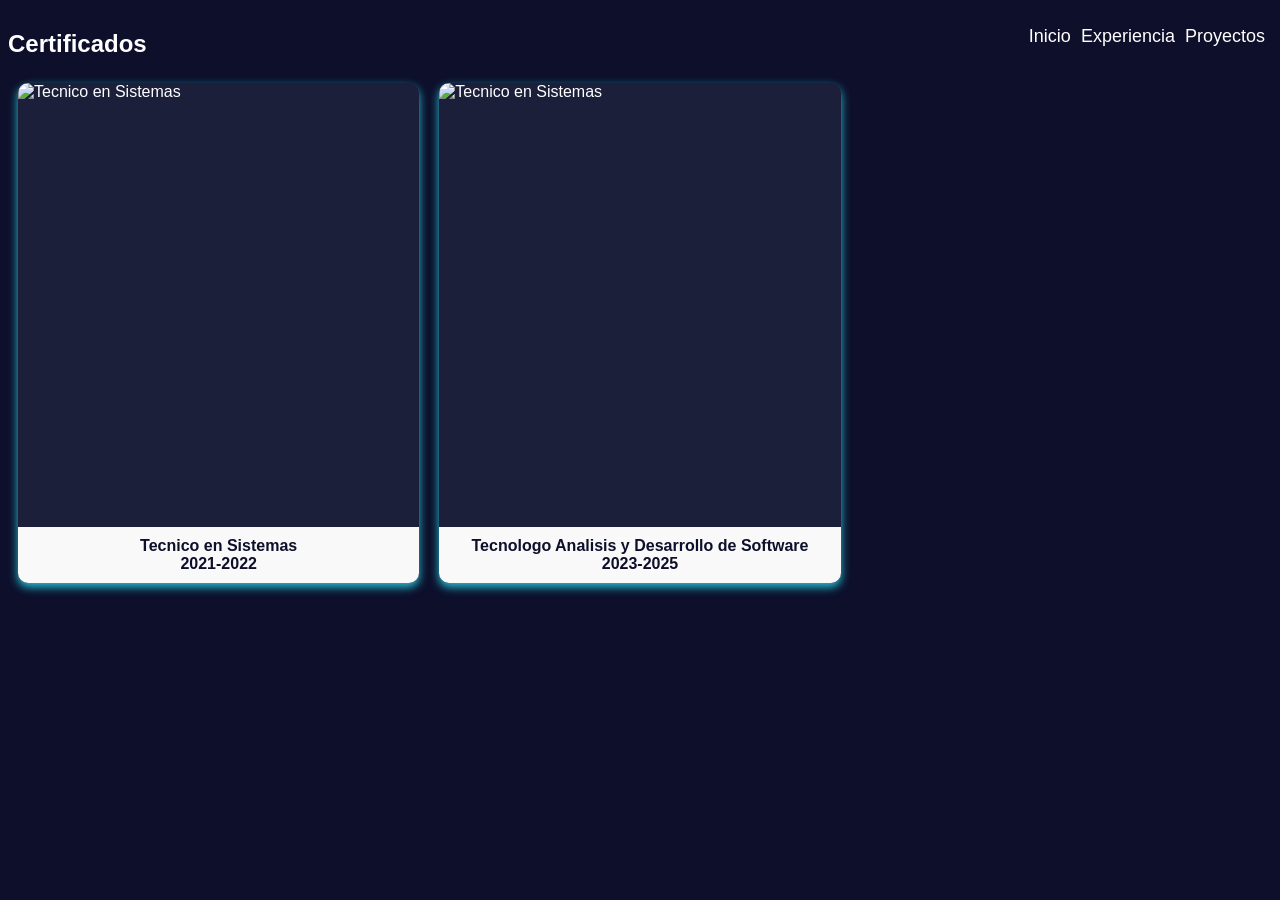
==== src/pages/certificates.html @ 719f8bc1 "Correpcion de directorios para la vizualizacion de las pages." ====
<!DOCTYPE html>
<html lang="es">
<head>
    <meta charset="UTF-8">
    <meta name="viewport" content="width=device-width, initial-scale=1.0">
    <link rel="stylesheet" href="../styles/global-content.css">
    <title>Certificados</title>
</head>
<body>
    <div class="container-certificates">
        <header>
            <h2>Certificados</h2>
            <div class="navbar">
                <nav>
                    <ul>
                        <li>
                            <a href="/index.html">Inicio</a>
                        </li>
                        <li>
                            <a href="Experience.html">Experiencia</a>
                        </li>
                        <li>
                            <a href="Projects.html">Proyectos</a>
                        </li>
                    </ul>
                </nav>
            </div>
        </header>
        <main>
            <div class="content-certificates">
                <div class="item-certificate">
                    <div class="container-img">
                        <img src="../../public/images/Diploma-Tecnico-sistemas.jpg" alt="Tecnico en Sistemas">
                    </div>

                    <h2 class="title-item-certificate">Tecnico en Sistemas <br>2021-2022</h2>
                </div>
                <div class="item-certificate">
                    <div class="container-img">
                        <img src="../../public/images/Tecnologo.jpg" alt="Tecnico en Sistemas">
                    </div>
                    <h2 class="title-item-certificate">Tecnologo Analisis y Desarrollo de Software <br>2023-2025</h2>
                </div>    
            </div>
        </main>
    </div>    
</body>
</html>
---- src/styles/global-content.css ----
body {
    background: #0D0F2B;
    font-family: 'Segoe UI', Tahoma, Geneva, Verdana, sans-serif;
}

main {
    display: flex;
    justify-content: center;
    align-items: center;
}

.content-certificates {
    display: grid;
    grid-template-columns: repeat(auto-fill, minmax(400px, 1fr));
    width: 100%;
    align-items: center;
    margin: 65px 0;
    grid-gap: 20px;
    padding: 10px;
    box-sizing: border-box;
}

header {
    position: fixed;
    display: flex;
    align-items: center;
    justify-content: space-between;
    height: 70px;
    width: 100%;
    background: #0D0F2B;
    z-index: 1000;
    top: 0;
}

.navbar, header h2 {
    position: fixed;
    top: 10px; 
}

.navbar {
    right: 0;
}

.navbar nav ul {
    display: flex;
    gap: 10px;
    text-decoration: none;
    list-style: none;
    padding: 0 15px;
}

.navbar nav ul li a {
    text-decoration: none;
    font-size: 18px;
}

.item-certificate {
    display: flex;
    flex-direction: column;
    justify-content: space-between;
    min-width: 400px;
    min-height: 240px;
    max-height: 500px;
    background: #1B1F3A;
    overflow: hidden;
    box-shadow: #26c6da 0px 4px 10px;
    border-radius: 10px;
}

.container-img {
    width: 100%;
    height: 460px;
    overflow: hidden;
}

.container-img img {
    width: 100%;
    object-fit: contain;
    display: block;
}

.title-item-certificate {
    position: relative;
    background-color: #f9f9f9;
    text-align: center;
    font-size: 1rem;
    padding: 10px;
    margin: 0;
    color: #0D0F2B;
}

.item-experience {
    display: flex;
    flex-direction: column;
    min-width: 400px;
    min-height: 240px;
    max-height: 500px;
    background: #1B1F3A;
    overflow: hidden;
    box-shadow: #26c6da 0px 4px 10px;
    border-radius: 10px;
}

.group-item, .content-text {
    display: flex;
    align-items: center;
}

.group-item h4 {
    margin-left: 30px;
    font-size: 1.2rem;
}

.group-item, h4, p {
    margin: 2px 0;
}

.bi-dot {
    font-size: 35px;
    color: #26C6DA;
}

.item-experience span {
    padding: 0 0 10px 40px;
}

.bi-building {
    padding: 0 10px;
    margin: 0;
}

h2, a, img, h4, .bi-building, p, span{
    color: #ffffff;
}
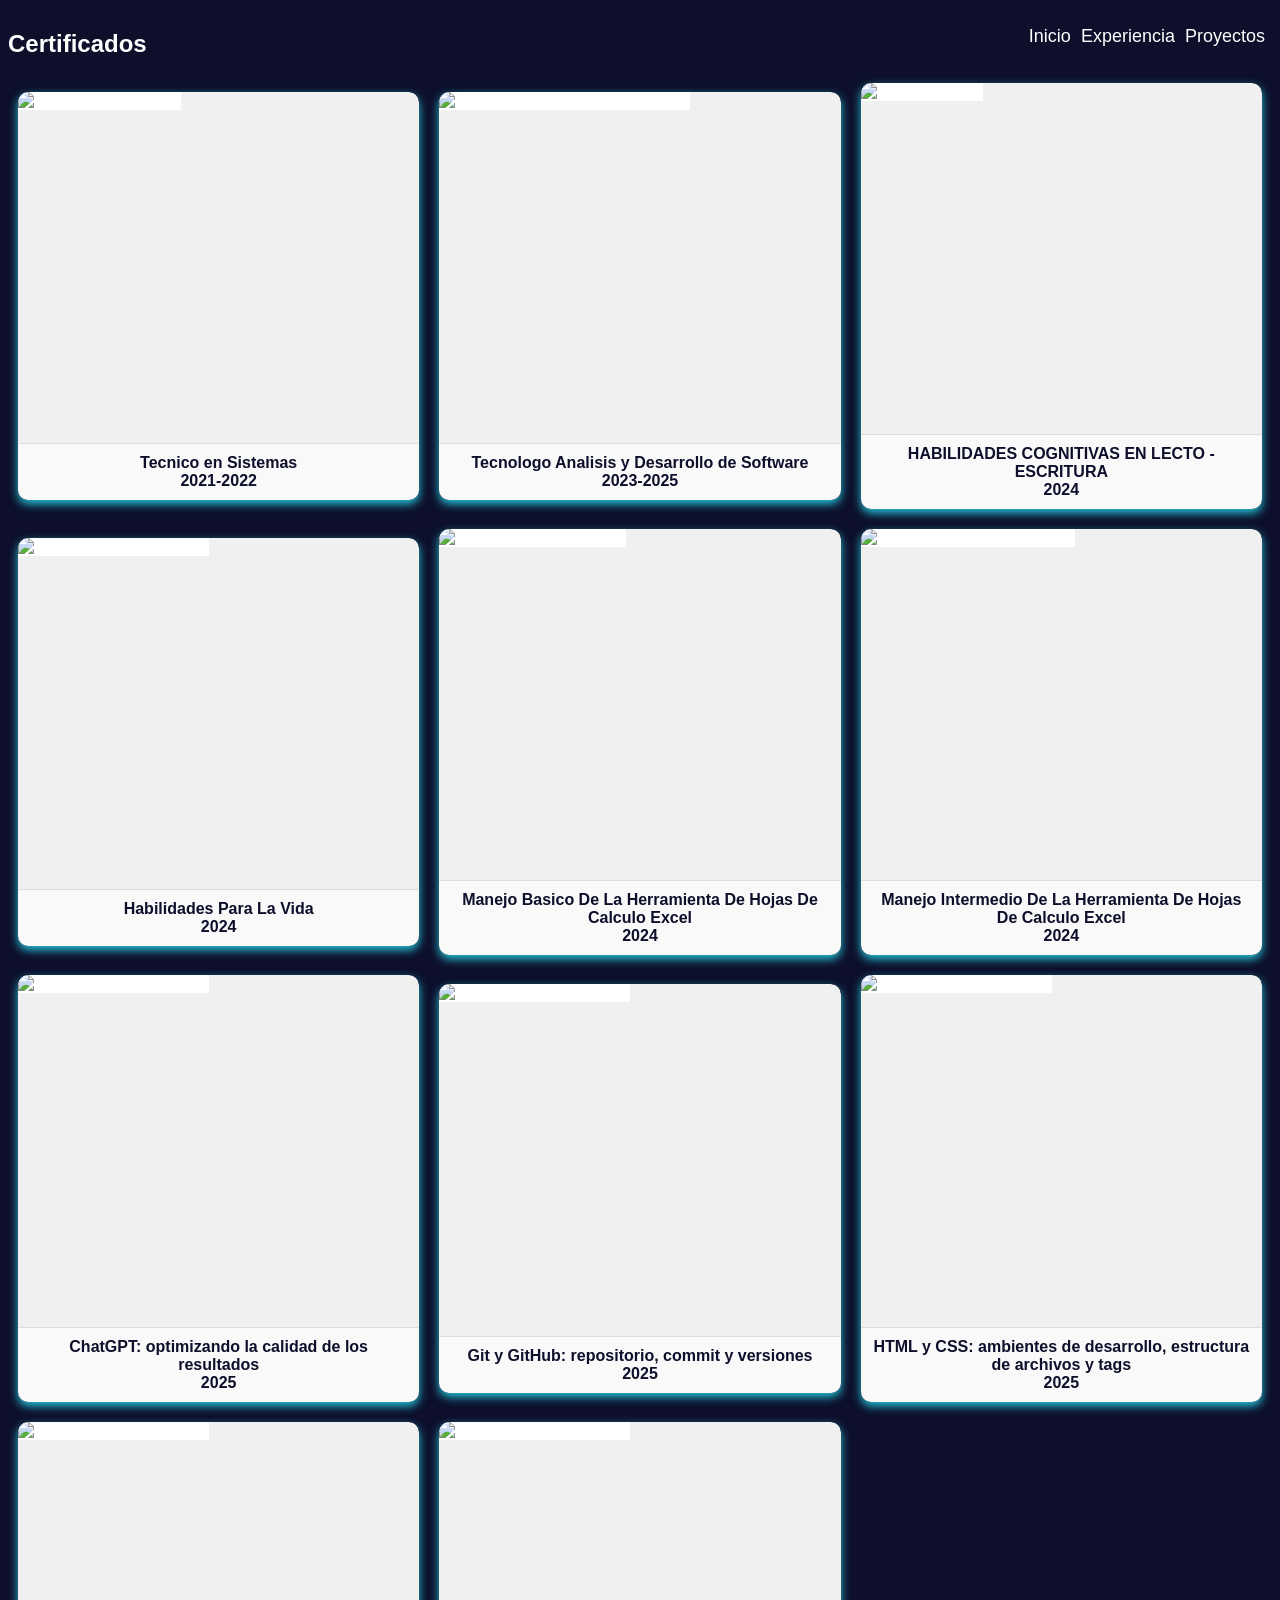
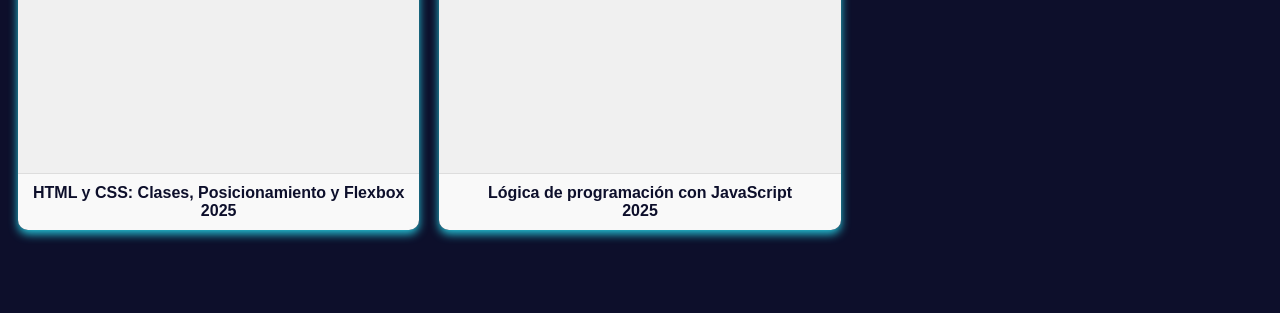
==== commit 0cd7699d: "Actualizacion de certificados y css de los contenedores de imagenes." ====
--- a/src/pages/certificates.html
+++ b/src/pages/certificates.html
@@ -14,13 +14,13 @@
                 <nav>
                     <ul>
                         <li>
-                            <a href="/index.html">Inicio</a>
+                            <a href="/Curriculum">Inicio</a>
                         </li>
                         <li>
-                            <a href="Experience.html">Experiencia</a>
+                            <a href="./experience.html">Experiencia</a>
                         </li>
                         <li>
-                            <a href="Projects.html">Proyectos</a>
+                            <a href="./projects.html">Proyectos</a>
                         </li>
                     </ul>
                 </nav>
@@ -30,17 +30,94 @@
             <div class="content-certificates">
                 <div class="item-certificate">
                     <div class="container-img">
-                        <img src="../../public/images/Diploma-Tecnico-sistemas.jpg" alt="Tecnico en Sistemas">
+                        <a href="https://drive.google.com/file/d/15Xe4xgQQctjv5drWeVy6cqnjELvV0do0/view?usp=drive_link" target="_blank">
+                            <img src="../../public/images/Diploma-Tecnico-sistemas.jpg" alt="Tecnico en Sistemas">
+                        </a>
                     </div>
 
                     <h2 class="title-item-certificate">Tecnico en Sistemas <br>2021-2022</h2>
                 </div>
                 <div class="item-certificate">
                     <div class="container-img">
-                        <img src="../../public/images/Tecnologo.jpg" alt="Tecnico en Sistemas">
+                        <a href="https://drive.google.com/file/d/1Iw32QhrYGn1SQlqpWrQaU8dSvB1-2e3H/view?usp=drive_link" target="_blank">
+                            <img src="../../public/images/Tecnologo.jpg" alt="Analisis y Desarrollo de Software">
+                        </a>
                     </div>
                     <h2 class="title-item-certificate">Tecnologo Analisis y Desarrollo de Software <br>2023-2025</h2>
-                </div>    
+                </div>
+                <div class="item-certificate">
+                    <div class="container-img">
+                        <a href="https://drive.google.com/file/d/10jk39_SxWijnB6gUq0SBuFn46wUms7Bo/view?usp=drive_link" target="_blank">
+                            <img src="../../public/images/Curso-lecto-escritura.jpg" alt="Lecto Escritura">
+                        </a>
+                    </div>
+                    <h2 class="title-item-certificate">HABILIDADES COGNITIVAS EN LECTO - ESCRITURA <br>2024</h2>
+                </div>   
+                <div class="item-certificate">
+                    <div class="container-img">
+                        <a href="https://drive.google.com/file/d/1UNWy7VmObnGp8LlScEz1iP0TD2PA8NmZ/view?usp=drive_link" target="_blank">
+                            <img src="../../public/images/Curso-habilidades-vida.jpg" alt="Habilidades Para la Vida">
+                        </a>
+                    </div>
+                    <h2 class="title-item-certificate">Habilidades Para La Vida<br>2024</h2>
+                </div>
+                <div class="item-certificate">
+                    <div class="container-img">
+                        <a href="https://drive.google.com/file/d/1Zos4jcpXksiTWmHosZxSOLW0aVzvh4sv/view?usp=drive_link" target="_blank">
+                            <img src="../../public/images/Basico-excel.jpg" alt="Manejo Basico de Excel">
+                        </a>
+                        
+                    </div>
+                    <h2 class="title-item-certificate">Manejo Basico De La Herramienta De Hojas De Calculo Excel<br>2024</h2>
+                </div>
+                <div class="item-certificate">
+                    <div class="container-img">
+                        <a href="https://drive.google.com/file/d/1GNvi0iJXarEONfd7zUTp5FTrkIHDUp7o/view?usp=drive_link" target="_blank">
+                            <img src="../../public/images/Intermedio-excel.jpg" alt="Manejo Intermedio de Excel">
+                        </a>
+                    </div>
+                    <h2 class="title-item-certificate">Manejo Intermedio De La Herramienta De Hojas De Calculo Excel<br>2024</h2>
+                </div> 
+                <div class="item-certificate">
+                    <div class="container-img">
+                        <a href="https://app.aluracursos.com/user/osorioperezluisfernando/course/git-github-repositorio-commit-versiones/certificate" target="_blank">
+                            <img src="../../public/images/chatgpt.png" alt="Habilidades Para la Vida">
+                        </a>
+                    </div>
+                    <h2 class="title-item-certificate">ChatGPT: optimizando la calidad de los resultados<br>2025</h2>
+            </div>
+            <div class="item-certificate">
+                    <div class="container-img">
+                        <a href="https://app.aluracursos.com/user/osorioperezluisfernando/course/git-github-repositorio-commit-versiones/certificate" target="_blank">
+                            <img src="../../public/images/github.png" alt="Habilidades Para la Vida">
+                        </a>
+                    </div>
+                    <h2 class="title-item-certificate">Git y GitHub: repositorio, commit y versiones<br>2025</h2>
+            </div>
+            <div class="item-certificate">
+                    <div class="container-img">
+                        <a href="https://app.aluracursos.com/certificate/osorioperezluisfernando/html-css-desarrollo-estructura-archivos-tags" target="_blank">
+                            <img src="../../public/images/html-css-basico.png" alt="Habilidades Para la Vida">
+                        </a>
+                    </div>
+                    <h2 class="title-item-certificate">HTML y CSS: ambientes de desarrollo, estructura de archivos y tags<br>2025</h2>
+            </div>
+            <div class="item-certificate">
+                    <div class="container-img">
+                        <a href="https://app.aluracursos.com/certificate/osorioperezluisfernando/html-css-clases-posicionamiento-flexbox" target="_blank">
+                            <img src="../../public/images/html-css-estructure.png" alt="Habilidades Para la Vida">
+                        </a>
+                    </div>
+                    <h2 class="title-item-certificate">HTML y CSS: Clases, Posicionamiento y Flexbox<br>2025</h2>
+            </div>
+            <div class="item-certificate">
+                    <div class="container-img">
+                        <a href="https://app.aluracursos.com/user/osorioperezluisfernando/degree-programacion-primeros-pasos-15697/certificate" target="_blank">
+                            <img src="../../public/images/logica-programacion.png" alt="Habilidades Para la Vida">
+                        </a>
+                    </div>
+                    <h2 class="title-item-certificate">Lógica de programación con JavaScript<br>2025</h2>
+            </div>
             </div>
         </main>
     </div>    
--- a/src/styles/global-content.css
+++ b/src/styles/global-content.css
@@ -58,35 +58,48 @@
     display: flex;
     flex-direction: column;
     justify-content: space-between;
-    min-width: 400px;
-    min-height: 240px;
-    max-height: 500px;
     background: #1B1F3A;
     overflow: hidden;
     box-shadow: #26c6da 0px 4px 10px;
     border-radius: 10px;
+    width: 100%;
+    max-width: 500px;
+    margin: auto;
 }
 
 .container-img {
+    position: relative;
+    overflow: hidden;
+    cursor: pointer;
+    transition: transform 0.3s ease, box-shadow 0.3s ease;
     width: 100%;
-    height: 460px;
-    overflow: hidden;
+    aspect-ratio: 16/14;
+    border-radius: 10px 10px 0 0;
+    background-color: #f0f0f0;
 }
 
 .container-img img {
     width: 100%;
+    height: 100%;
     object-fit: contain;
-    display: block;
+    object-position: center;
+    transition: transform 0.5s ease, filter 0.3s ease;
+    background-color: #fff;
+}
+
+ .container-img:hover img {
+    transform: scale(1.10);
+    filter: brightness(1.1) saturate(1.05);
 }
 
 .title-item-certificate {
-    position: relative;
     background-color: #f9f9f9;
     text-align: center;
     font-size: 1rem;
     padding: 10px;
     margin: 0;
     color: #0D0F2B;
+    border-top: 1px solid #ddd;
 }
 
 .item-experience {
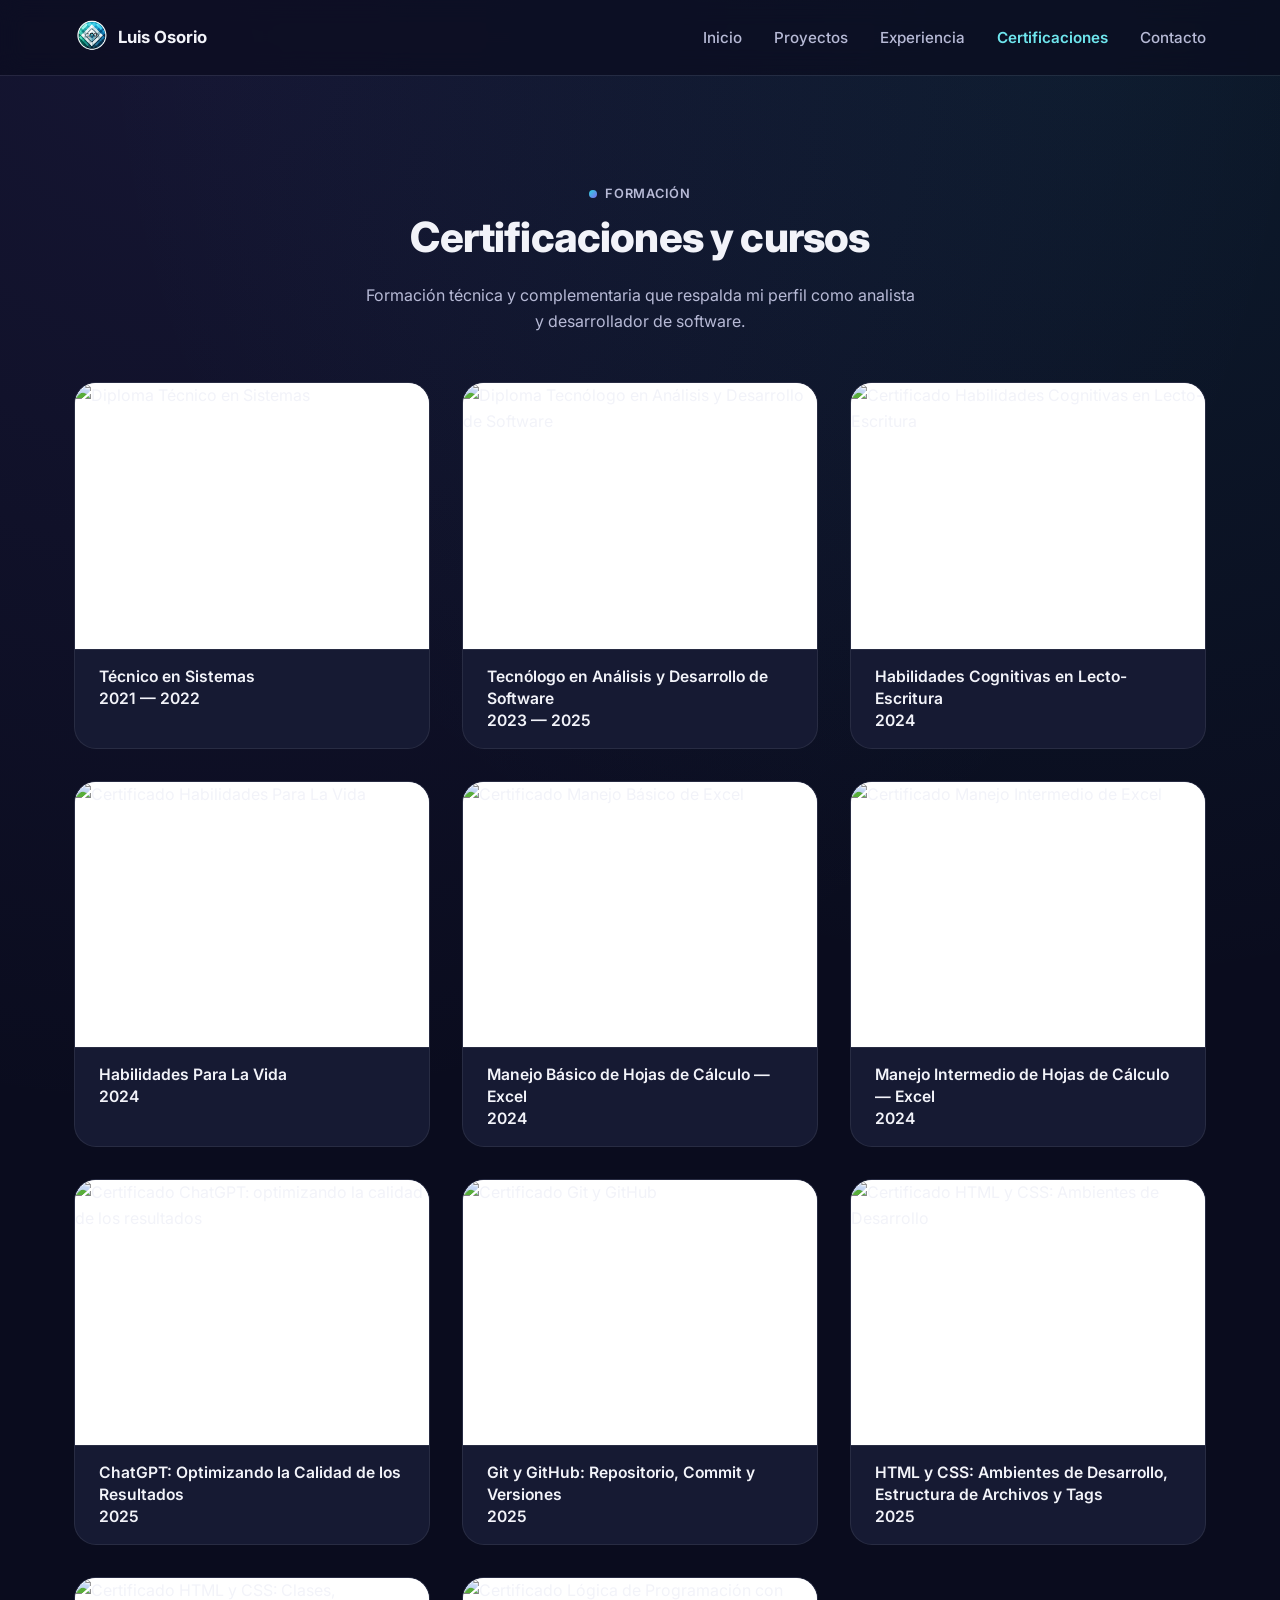
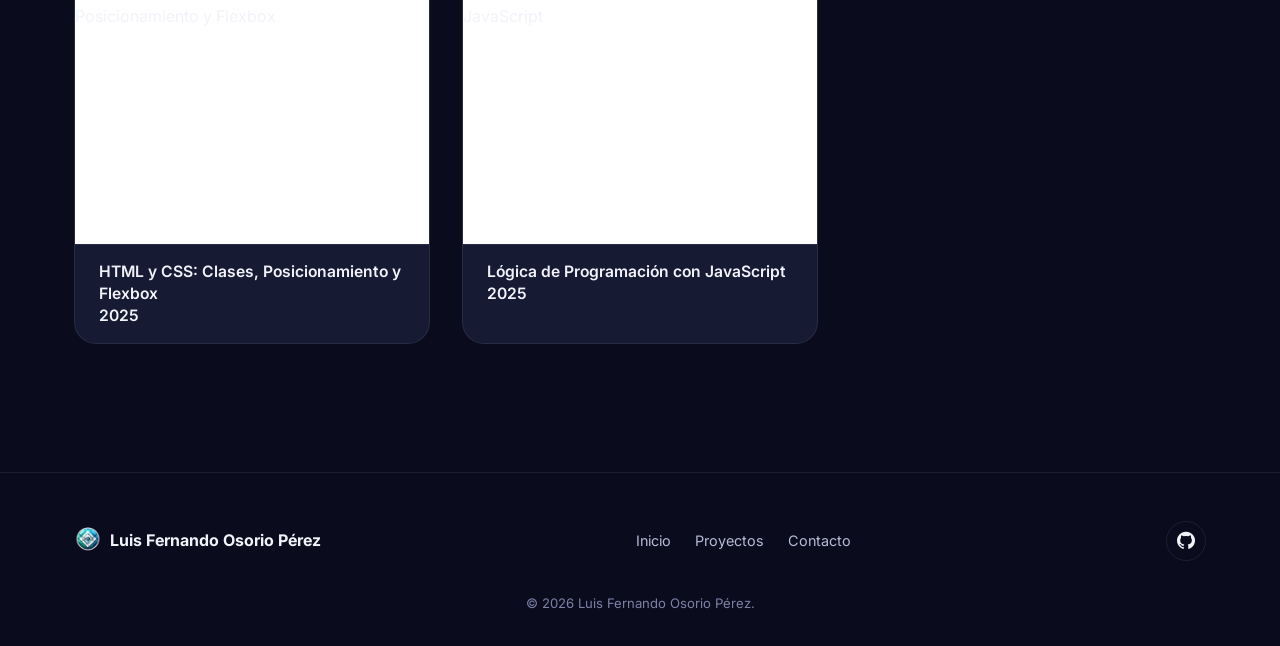
==== commit 40cbc8da: "Rediseno profesional completo del portafolio Consolida el sitio en una sola pagina con scroll (Inici" ====
--- a/src/pages/certificates.html
+++ b/src/pages/certificates.html
@@ -1,125 +1,250 @@
 <!DOCTYPE html>
 <html lang="es">
-<head>
-    <meta charset="UTF-8">
-    <meta name="viewport" content="width=device-width, initial-scale=1.0">
-    <link rel="stylesheet" href="../styles/global-content.css">
-    <title>Certificados</title>
-</head>
-<body>
-    <div class="container-certificates">
-        <header>
-            <h2>Certificados</h2>
-            <div class="navbar">
-                <nav>
-                    <ul>
-                        <li>
-                            <a href="/Curriculum">Inicio</a>
-                        </li>
-                        <li>
-                            <a href="./experience.html">Experiencia</a>
-                        </li>
-                        <li>
-                            <a href="./projects.html">Proyectos</a>
-                        </li>
-                    </ul>
-                </nav>
-            </div>
-        </header>
-        <main>
-            <div class="content-certificates">
-                <div class="item-certificate">
-                    <div class="container-img">
-                        <a href="https://drive.google.com/file/d/15Xe4xgQQctjv5drWeVy6cqnjELvV0do0/view?usp=drive_link" target="_blank">
-                            <img src="../../public/images/Diploma-Tecnico-sistemas.jpg" alt="Tecnico en Sistemas">
-                        </a>
-                    </div>
-
-                    <h2 class="title-item-certificate">Tecnico en Sistemas <br>2021-2022</h2>
-                </div>
-                <div class="item-certificate">
-                    <div class="container-img">
-                        <a href="https://drive.google.com/file/d/1Iw32QhrYGn1SQlqpWrQaU8dSvB1-2e3H/view?usp=drive_link" target="_blank">
-                            <img src="../../public/images/Tecnologo.jpg" alt="Analisis y Desarrollo de Software">
-                        </a>
-                    </div>
-                    <h2 class="title-item-certificate">Tecnologo Analisis y Desarrollo de Software <br>2023-2025</h2>
-                </div>
-                <div class="item-certificate">
-                    <div class="container-img">
-                        <a href="https://drive.google.com/file/d/10jk39_SxWijnB6gUq0SBuFn46wUms7Bo/view?usp=drive_link" target="_blank">
-                            <img src="../../public/images/Curso-lecto-escritura.jpg" alt="Lecto Escritura">
-                        </a>
-                    </div>
-                    <h2 class="title-item-certificate">HABILIDADES COGNITIVAS EN LECTO - ESCRITURA <br>2024</h2>
-                </div>   
-                <div class="item-certificate">
-                    <div class="container-img">
-                        <a href="https://drive.google.com/file/d/1UNWy7VmObnGp8LlScEz1iP0TD2PA8NmZ/view?usp=drive_link" target="_blank">
-                            <img src="../../public/images/Curso-habilidades-vida.jpg" alt="Habilidades Para la Vida">
-                        </a>
-                    </div>
-                    <h2 class="title-item-certificate">Habilidades Para La Vida<br>2024</h2>
-                </div>
-                <div class="item-certificate">
-                    <div class="container-img">
-                        <a href="https://drive.google.com/file/d/1Zos4jcpXksiTWmHosZxSOLW0aVzvh4sv/view?usp=drive_link" target="_blank">
-                            <img src="../../public/images/Basico-excel.jpg" alt="Manejo Basico de Excel">
-                        </a>
-                        
-                    </div>
-                    <h2 class="title-item-certificate">Manejo Basico De La Herramienta De Hojas De Calculo Excel<br>2024</h2>
-                </div>
-                <div class="item-certificate">
-                    <div class="container-img">
-                        <a href="https://drive.google.com/file/d/1GNvi0iJXarEONfd7zUTp5FTrkIHDUp7o/view?usp=drive_link" target="_blank">
-                            <img src="../../public/images/Intermedio-excel.jpg" alt="Manejo Intermedio de Excel">
-                        </a>
-                    </div>
-                    <h2 class="title-item-certificate">Manejo Intermedio De La Herramienta De Hojas De Calculo Excel<br>2024</h2>
-                </div> 
-                <div class="item-certificate">
-                    <div class="container-img">
-                        <a href="https://app.aluracursos.com/user/osorioperezluisfernando/course/git-github-repositorio-commit-versiones/certificate" target="_blank">
-                            <img src="../../public/images/chatgpt.png" alt="Habilidades Para la Vida">
-                        </a>
-                    </div>
-                    <h2 class="title-item-certificate">ChatGPT: optimizando la calidad de los resultados<br>2025</h2>
-            </div>
-            <div class="item-certificate">
-                    <div class="container-img">
-                        <a href="https://app.aluracursos.com/user/osorioperezluisfernando/course/git-github-repositorio-commit-versiones/certificate" target="_blank">
-                            <img src="../../public/images/github.png" alt="Habilidades Para la Vida">
-                        </a>
-                    </div>
-                    <h2 class="title-item-certificate">Git y GitHub: repositorio, commit y versiones<br>2025</h2>
-            </div>
-            <div class="item-certificate">
-                    <div class="container-img">
-                        <a href="https://app.aluracursos.com/certificate/osorioperezluisfernando/html-css-desarrollo-estructura-archivos-tags" target="_blank">
-                            <img src="../../public/images/html-css-basico.png" alt="Habilidades Para la Vida">
-                        </a>
-                    </div>
-                    <h2 class="title-item-certificate">HTML y CSS: ambientes de desarrollo, estructura de archivos y tags<br>2025</h2>
-            </div>
-            <div class="item-certificate">
-                    <div class="container-img">
-                        <a href="https://app.aluracursos.com/certificate/osorioperezluisfernando/html-css-clases-posicionamiento-flexbox" target="_blank">
-                            <img src="../../public/images/html-css-estructure.png" alt="Habilidades Para la Vida">
-                        </a>
-                    </div>
-                    <h2 class="title-item-certificate">HTML y CSS: Clases, Posicionamiento y Flexbox<br>2025</h2>
-            </div>
-            <div class="item-certificate">
-                    <div class="container-img">
-                        <a href="https://app.aluracursos.com/user/osorioperezluisfernando/degree-programacion-primeros-pasos-15697/certificate" target="_blank">
-                            <img src="../../public/images/logica-programacion.png" alt="Habilidades Para la Vida">
-                        </a>
-                    </div>
-                    <h2 class="title-item-certificate">Lógica de programación con JavaScript<br>2025</h2>
-            </div>
-            </div>
-        </main>
-    </div>    
-</body>
-</html>+  <head>
+    <meta charset="UTF-8" />
+    <meta name="viewport" content="width=device-width, initial-scale=1.0" />
+    <meta name="theme-color" content="#0a0c1e" />
+    <title>Certificaciones · Luis Fernando Osorio Pérez</title>
+    <meta
+      name="description"
+      content="Certificaciones y cursos de Luis Fernando Osorio Pérez: Técnico en Sistemas, Tecnólogo en Análisis y Desarrollo de Software y cursos complementarios."
+    />
+
+    <link rel="icon" type="image/png" href="../../public/images/LFO.png" />
+
+    <link rel="preconnect" href="https://fonts.googleapis.com" />
+    <link rel="preconnect" href="https://fonts.gstatic.com" crossorigin />
+    <link
+      href="https://fonts.googleapis.com/css2?family=Inter:wght@400;500;600;700;800&display=swap"
+      rel="stylesheet"
+    />
+    <link rel="stylesheet" href="https://cdn.jsdelivr.net/npm/bootstrap-icons@1.5.0/font/bootstrap-icons.css" />
+    <link rel="stylesheet" href="../styles/tokens.css" />
+    <link rel="stylesheet" href="../styles/global-content.css" />
+  </head>
+  <body>
+    <a class="skip-link" href="#main">Saltar al contenido</a>
+
+    <header class="navbar" id="navbar">
+      <div class="container navbar-inner">
+        <a href="../../index.html#inicio" class="brand">
+          <img src="../../public/images/LFO.png" alt="" width="36" height="36" />
+          <span>Luis Osorio</span>
+        </a>
+
+        <nav class="nav-links" id="nav-links" aria-label="Navegación principal">
+          <ul>
+            <li><a href="../../index.html#inicio">Inicio</a></li>
+            <li><a href="../../index.html#proyectos">Proyectos</a></li>
+            <li><a href="../../index.html#experiencia">Experiencia</a></li>
+            <li><span class="is-current" aria-current="page">Certificaciones</span></li>
+            <li><a href="../../index.html#contacto">Contacto</a></li>
+          </ul>
+        </nav>
+
+        <button
+          class="nav-toggle"
+          id="nav-toggle"
+          type="button"
+          aria-expanded="false"
+          aria-controls="nav-links"
+          aria-label="Abrir menú de navegación"
+        >
+          <span></span>
+          <span></span>
+          <span></span>
+        </button>
+      </div>
+    </header>
+
+    <main id="main">
+      <section class="page-hero">
+        <div class="container">
+          <p class="eyebrow" style="justify-content: center; display: flex;">Formación</p>
+          <h1>Certificaciones y cursos</h1>
+          <p>
+            Formación técnica y complementaria que respalda mi perfil como analista y
+            desarrollador de software.
+          </p>
+        </div>
+      </section>
+
+      <section class="container">
+        <div class="content-certificates">
+          <div class="item-certificate">
+            <div class="container-img">
+              <a
+                href="https://drive.google.com/file/d/15Xe4xgQQctjv5drWeVy6cqnjELvV0do0/view?usp=drive_link"
+                target="_blank"
+                rel="noopener noreferrer"
+              >
+                <img src="../../public/images/Diploma-Tecnico-sistemas.jpg" alt="Diploma Técnico en Sistemas" loading="lazy" />
+              </a>
+            </div>
+            <h2 class="title-item-certificate">Técnico en Sistemas <br />2021 — 2022</h2>
+          </div>
+
+          <div class="item-certificate">
+            <div class="container-img">
+              <a
+                href="https://drive.google.com/file/d/1Iw32QhrYGn1SQlqpWrQaU8dSvB1-2e3H/view?usp=drive_link"
+                target="_blank"
+                rel="noopener noreferrer"
+              >
+                <img src="../../public/images/Tecnologo.jpg" alt="Diploma Tecnólogo en Análisis y Desarrollo de Software" loading="lazy" />
+              </a>
+            </div>
+            <h2 class="title-item-certificate">Tecnólogo en Análisis y Desarrollo de Software <br />2023 — 2025</h2>
+          </div>
+
+          <div class="item-certificate">
+            <div class="container-img">
+              <a
+                href="https://drive.google.com/file/d/10jk39_SxWijnB6gUq0SBuFn46wUms7Bo/view?usp=drive_link"
+                target="_blank"
+                rel="noopener noreferrer"
+              >
+                <img src="../../public/images/Curso-lecto-escritura.jpg" alt="Certificado Habilidades Cognitivas en Lecto-Escritura" loading="lazy" />
+              </a>
+            </div>
+            <h2 class="title-item-certificate">Habilidades Cognitivas en Lecto-Escritura <br />2024</h2>
+          </div>
+
+          <div class="item-certificate">
+            <div class="container-img">
+              <a
+                href="https://drive.google.com/file/d/1UNWy7VmObnGp8LlScEz1iP0TD2PA8NmZ/view?usp=drive_link"
+                target="_blank"
+                rel="noopener noreferrer"
+              >
+                <img src="../../public/images/Curso-habilidades-vida.jpg" alt="Certificado Habilidades Para La Vida" loading="lazy" />
+              </a>
+            </div>
+            <h2 class="title-item-certificate">Habilidades Para La Vida <br />2024</h2>
+          </div>
+
+          <div class="item-certificate">
+            <div class="container-img">
+              <a
+                href="https://drive.google.com/file/d/1Zos4jcpXksiTWmHosZxSOLW0aVzvh4sv/view?usp=drive_link"
+                target="_blank"
+                rel="noopener noreferrer"
+              >
+                <img src="../../public/images/Basico-excel.jpg" alt="Certificado Manejo Básico de Excel" loading="lazy" />
+              </a>
+            </div>
+            <h2 class="title-item-certificate">Manejo Básico de Hojas de Cálculo — Excel <br />2024</h2>
+          </div>
+
+          <div class="item-certificate">
+            <div class="container-img">
+              <a
+                href="https://drive.google.com/file/d/1GNvi0iJXarEONfd7zUTp5FTrkIHDUp7o/view?usp=drive_link"
+                target="_blank"
+                rel="noopener noreferrer"
+              >
+                <img src="../../public/images/Intermedio-excel.jpg" alt="Certificado Manejo Intermedio de Excel" loading="lazy" />
+              </a>
+            </div>
+            <h2 class="title-item-certificate">Manejo Intermedio de Hojas de Cálculo — Excel <br />2024</h2>
+          </div>
+
+          <div class="item-certificate">
+            <div class="container-img">
+              <a
+                href="https://app.aluracursos.com/user/osorioperezluisfernando/course/chatgpt-optimizando-calidad-resultados/certificate"
+                target="_blank"
+                rel="noopener noreferrer"
+              >
+                <img src="../../public/images/chatgpt.png" alt="Certificado ChatGPT: optimizando la calidad de los resultados" loading="lazy" />
+              </a>
+            </div>
+            <h2 class="title-item-certificate">ChatGPT: Optimizando la Calidad de los Resultados <br />2025</h2>
+          </div>
+
+          <div class="item-certificate">
+            <div class="container-img">
+              <a
+                href="https://app.aluracursos.com/user/osorioperezluisfernando/course/git-github-repositorio-commit-versiones/certificate"
+                target="_blank"
+                rel="noopener noreferrer"
+              >
+                <img src="../../public/images/github.png" alt="Certificado Git y GitHub" loading="lazy" />
+              </a>
+            </div>
+            <h2 class="title-item-certificate">Git y GitHub: Repositorio, Commit y Versiones <br />2025</h2>
+          </div>
+
+          <div class="item-certificate">
+            <div class="container-img">
+              <a
+                href="https://app.aluracursos.com/certificate/osorioperezluisfernando/html-css-desarrollo-estructura-archivos-tags"
+                target="_blank"
+                rel="noopener noreferrer"
+              >
+                <img src="../../public/images/html-css-basico.png" alt="Certificado HTML y CSS: Ambientes de Desarrollo" loading="lazy" />
+              </a>
+            </div>
+            <h2 class="title-item-certificate">HTML y CSS: Ambientes de Desarrollo, Estructura de Archivos y Tags <br />2025</h2>
+          </div>
+
+          <div class="item-certificate">
+            <div class="container-img">
+              <a
+                href="https://app.aluracursos.com/certificate/osorioperezluisfernando/html-css-clases-posicionamiento-flexbox"
+                target="_blank"
+                rel="noopener noreferrer"
+              >
+                <img src="../../public/images/html-css-estructure.png" alt="Certificado HTML y CSS: Clases, Posicionamiento y Flexbox" loading="lazy" />
+              </a>
+            </div>
+            <h2 class="title-item-certificate">HTML y CSS: Clases, Posicionamiento y Flexbox <br />2025</h2>
+          </div>
+
+          <div class="item-certificate">
+            <div class="container-img">
+              <a
+                href="https://app.aluracursos.com/user/osorioperezluisfernando/degree-programacion-primeros-pasos-15697/certificate"
+                target="_blank"
+                rel="noopener noreferrer"
+              >
+                <img src="../../public/images/logica-programacion.png" alt="Certificado Lógica de Programación con JavaScript" loading="lazy" />
+              </a>
+            </div>
+            <h2 class="title-item-certificate">Lógica de Programación con JavaScript <br />2025</h2>
+          </div>
+        </div>
+      </section>
+    </main>
+
+    <footer class="site-footer">
+      <div class="container footer-inner">
+        <div class="footer-brand">
+          <img src="../../public/images/LFO.png" alt="" width="28" height="28" />
+          <span>Luis Fernando Osorio Pérez</span>
+        </div>
+
+        <nav aria-label="Enlaces del pie de página">
+          <ul class="footer-links">
+            <li><a href="../../index.html#inicio">Inicio</a></li>
+            <li><a href="../../index.html#proyectos">Proyectos</a></li>
+            <li><a href="../../index.html#contacto">Contacto</a></li>
+          </ul>
+        </nav>
+
+        <a
+          href="https://github.com/FernandoPerez02"
+          target="_blank"
+          rel="noopener noreferrer"
+          class="footer-social"
+          aria-label="Perfil de GitHub"
+        >
+          <i class="bi bi-github"></i>
+        </a>
+      </div>
+      <p class="footer-copy">© <span id="year">2026</span> Luis Fernando Osorio Pérez.</p>
+    </footer>
+
+    <script src="../scripts/main.js" defer></script>
+  </body>
+</html>
--- a/src/styles/tokens.css
+++ b/src/styles/tokens.css
@@ -0,0 +1,325 @@
+/* ==========================================================================
+   Design tokens + base reset
+   Shared by every page (home + certificates).
+   ========================================================================== */
+
+:root {
+  --font-sans: "Inter", -apple-system, BlinkMacSystemFont, "Segoe UI", Roboto,
+    Helvetica, Arial, sans-serif;
+
+  /* Surfaces */
+  --color-bg: #0a0c1e;
+  --color-bg-soft: #0f1228;
+  --color-surface: #161a33;
+  --color-surface-2: #1c2140;
+  --color-border: rgba(255, 255, 255, 0.08);
+  --color-border-strong: rgba(255, 255, 255, 0.16);
+
+  /* Text */
+  --color-text: #f2f3f9;
+  --color-text-secondary: #b7bad6;
+  --color-text-muted: #7d81a6;
+
+  /* Brand */
+  --color-accent: #2dd4de;
+  --color-accent-strong: #6fe6ee;
+  --color-accent-2: #7c6cf0;
+  --color-accent-contrast: #06222a;
+  --color-accent-soft: rgba(45, 212, 222, 0.12);
+  --gradient-brand: linear-gradient(135deg, #2dd4de 0%, #7c6cf0 100%);
+
+  /* Radii */
+  --radius-sm: 8px;
+  --radius-md: 14px;
+  --radius-lg: 22px;
+  --radius-full: 999px;
+
+  /* Shadows */
+  --shadow-sm: 0 1px 2px rgba(0, 0, 0, 0.35);
+  --shadow-md: 0 12px 30px -12px rgba(0, 0, 0, 0.55);
+  --shadow-glow: 0 0 0 1px rgba(45, 212, 222, 0.16),
+    0 16px 40px -16px rgba(45, 212, 222, 0.28);
+
+  /* Layout */
+  --container: 1180px;
+  --nav-height: 76px;
+
+  /* Motion */
+  --ease: cubic-bezier(0.4, 0, 0.2, 1);
+  --transition: 0.25s var(--ease);
+
+  /* Spacing scale */
+  --space-1: 0.25rem;
+  --space-2: 0.5rem;
+  --space-3: 0.75rem;
+  --space-4: 1rem;
+  --space-5: 1.5rem;
+  --space-6: 2rem;
+  --space-8: 3rem;
+  --space-10: 4rem;
+  --space-12: 6rem;
+  --space-16: 8rem;
+}
+
+*,
+*::before,
+*::after {
+  box-sizing: border-box;
+}
+
+html {
+  scroll-behavior: smooth;
+}
+
+body {
+  margin: 0;
+  background: var(--color-bg);
+  color: var(--color-text);
+  font-family: var(--font-sans);
+  font-size: 16px;
+  line-height: 1.6;
+  -webkit-font-smoothing: antialiased;
+  text-rendering: optimizeLegibility;
+}
+
+img {
+  max-width: 100%;
+  display: block;
+}
+
+a {
+  color: inherit;
+  text-decoration: none;
+}
+
+ul {
+  margin: 0;
+  padding: 0;
+  list-style: none;
+}
+
+h1,
+h2,
+h3,
+h4,
+p {
+  margin: 0;
+}
+
+button {
+  font: inherit;
+  color: inherit;
+  background: none;
+  border: none;
+  cursor: pointer;
+}
+
+::selection {
+  background: var(--color-accent-soft);
+  color: var(--color-accent-strong);
+}
+
+:focus-visible {
+  outline: 2px solid var(--color-accent);
+  outline-offset: 3px;
+  border-radius: var(--radius-sm);
+}
+
+/* ---- Layout utilities ---- */
+
+.container {
+  width: 100%;
+  max-width: var(--container);
+  margin-inline: auto;
+  padding-inline: var(--space-5);
+}
+
+.section {
+  padding-block: var(--space-16);
+}
+
+.section-head {
+  max-width: 640px;
+  margin-bottom: var(--space-10);
+}
+
+.eyebrow {
+  display: inline-flex;
+  align-items: center;
+  gap: var(--space-2);
+  font-size: 0.8rem;
+  font-weight: 600;
+  letter-spacing: 0.06em;
+  text-transform: uppercase;
+  color: var(--color-accent);
+  margin-bottom: var(--space-3);
+}
+
+.eyebrow::before {
+  content: "";
+  width: 8px;
+  height: 8px;
+  border-radius: 50%;
+  background: var(--gradient-brand);
+}
+
+.section-title {
+  font-size: clamp(1.6rem, 1.2rem + 1.6vw, 2.2rem);
+  font-weight: 700;
+  letter-spacing: -0.02em;
+  color: var(--color-text);
+}
+
+.section-subtitle {
+  margin-top: var(--space-3);
+  color: var(--color-text-secondary);
+  font-size: 1.05rem;
+}
+
+.visually-hidden {
+  position: absolute;
+  width: 1px;
+  height: 1px;
+  padding: 0;
+  margin: -1px;
+  overflow: hidden;
+  clip: rect(0, 0, 0, 0);
+  white-space: nowrap;
+  border: 0;
+}
+
+.skip-link {
+  position: absolute;
+  top: -48px;
+  left: var(--space-4);
+  z-index: 2000;
+  background: var(--color-accent);
+  color: var(--color-accent-contrast);
+  font-weight: 600;
+  padding: var(--space-2) var(--space-4);
+  border-radius: var(--radius-sm);
+  transition: top var(--transition);
+}
+
+.skip-link:focus {
+  top: var(--space-4);
+}
+
+/* ---- Buttons ---- */
+
+.btn {
+  display: inline-flex;
+  align-items: center;
+  justify-content: center;
+  gap: var(--space-2);
+  padding: 0.85rem 1.5rem;
+  border-radius: var(--radius-full);
+  font-weight: 600;
+  font-size: 0.95rem;
+  line-height: 1;
+  min-height: 48px;
+  transition: transform var(--transition), box-shadow var(--transition),
+    background var(--transition), border-color var(--transition),
+    color var(--transition);
+  white-space: nowrap;
+}
+
+.btn-primary {
+  background: var(--gradient-brand);
+  color: #071019;
+  box-shadow: var(--shadow-md);
+}
+
+.btn-primary:hover {
+  transform: translateY(-2px);
+  box-shadow: var(--shadow-glow);
+}
+
+.btn-secondary {
+  background: transparent;
+  color: var(--color-text);
+  border: 1px solid var(--color-border-strong);
+}
+
+.btn-secondary:hover {
+  border-color: var(--color-accent);
+  color: var(--color-accent-strong);
+  transform: translateY(-2px);
+}
+
+.btn-ghost {
+  background: transparent;
+  color: var(--color-text-secondary);
+  padding: 0.6rem 1rem;
+}
+
+.btn-ghost:hover {
+  color: var(--color-accent-strong);
+}
+
+/* ---- Badges / pills / cards ---- */
+
+.badge {
+  display: inline-flex;
+  align-items: center;
+  gap: var(--space-1);
+  padding: 0.35rem 0.8rem;
+  border-radius: var(--radius-full);
+  background: var(--color-surface-2);
+  border: 1px solid var(--color-border);
+  color: var(--color-text-secondary);
+  font-size: 0.82rem;
+  font-weight: 500;
+}
+
+.badge-accent {
+  background: var(--color-accent-soft);
+  border-color: rgba(45, 212, 222, 0.3);
+  color: var(--color-accent-strong);
+}
+
+.card {
+  background: var(--color-surface);
+  border: 1px solid var(--color-border);
+  border-radius: var(--radius-lg);
+  transition: transform var(--transition), box-shadow var(--transition),
+    border-color var(--transition);
+}
+
+.card:hover {
+  transform: translateY(-4px);
+  border-color: var(--color-border-strong);
+  box-shadow: var(--shadow-md);
+}
+
+/* ---- Scroll-reveal (progressive enhancement, JS adds .is-visible) ---- */
+
+.reveal {
+  opacity: 0;
+  transform: translateY(18px);
+  transition: opacity 0.6s var(--ease), transform 0.6s var(--ease);
+}
+
+.reveal.is-visible {
+  opacity: 1;
+  transform: none;
+}
+
+@media (prefers-reduced-motion: reduce) {
+  html {
+    scroll-behavior: auto;
+  }
+
+  *,
+  *::before,
+  *::after {
+    animation-duration: 0.001ms !important;
+    animation-iteration-count: 1 !important;
+    transition-duration: 0.001ms !important;
+  }
+
+  .reveal {
+    opacity: 1;
+    transform: none;
+  }
+}
--- a/src/styles/global-content.css
+++ b/src/styles/global-content.css
@@ -1,147 +1,298 @@
+/* ==========================================================================
+   Certificates page — component styles
+   Design tokens live in tokens.css
+   ========================================================================== */
+
 body {
-    background: #0D0F2B;
-    font-family: 'Segoe UI', Tahoma, Geneva, Verdana, sans-serif;
-}
-
-main {
+  background: radial-gradient(circle at 15% 0%, rgba(124, 108, 240, 0.1), transparent 45%),
+    radial-gradient(circle at 85% 0%, rgba(45, 212, 222, 0.08), transparent 40%), var(--color-bg);
+}
+
+/* ---------------------------------- Navbar (shared look with home) ---------------------------------- */
+
+.navbar {
+  position: sticky;
+  top: 0;
+  z-index: 1000;
+  height: var(--nav-height);
+  display: flex;
+  align-items: center;
+  border-bottom: 1px solid var(--color-border);
+}
+
+/*
+ * The blurred background lives on a pseudo-element rather than directly on
+ * .navbar: a `backdrop-filter` on .navbar would make it the containing block
+ * for its `position: fixed` descendants (the mobile nav panel), which breaks
+ * their fixed positioning relative to the viewport.
+ */
+.navbar::before {
+  content: "";
+  position: absolute;
+  inset: 0;
+  z-index: -1;
+  background: rgba(10, 12, 30, 0.7);
+  backdrop-filter: blur(12px);
+  -webkit-backdrop-filter: blur(12px);
+}
+
+.navbar-inner {
+  display: flex;
+  align-items: center;
+  gap: var(--space-6);
+}
+
+.brand {
+  display: flex;
+  align-items: center;
+  gap: var(--space-2);
+  font-weight: 700;
+  font-size: 1.05rem;
+  margin-right: auto;
+}
+
+.brand img {
+  border-radius: 50%;
+}
+
+.nav-links ul {
+  display: flex;
+  align-items: center;
+  gap: var(--space-6);
+}
+
+.nav-links a,
+.nav-links .is-current {
+  font-size: 0.95rem;
+  font-weight: 500;
+  color: var(--color-text-secondary);
+}
+
+.nav-links a {
+  transition: color var(--transition);
+}
+
+.nav-links a:hover {
+  color: var(--color-text);
+}
+
+.nav-links .is-current {
+  color: var(--color-accent-strong);
+  font-weight: 600;
+}
+
+.nav-toggle {
+  display: none;
+  flex-direction: column;
+  justify-content: center;
+  gap: 5px;
+  width: 40px;
+  height: 40px;
+  border-radius: var(--radius-sm);
+}
+
+.nav-toggle span {
+  display: block;
+  width: 22px;
+  height: 2px;
+  background: var(--color-text);
+  border-radius: var(--radius-full);
+  transition: transform var(--transition), opacity var(--transition);
+}
+
+.nav-toggle[aria-expanded="true"] span:nth-child(1) {
+  transform: translateY(7px) rotate(45deg);
+}
+
+.nav-toggle[aria-expanded="true"] span:nth-child(2) {
+  opacity: 0;
+}
+
+.nav-toggle[aria-expanded="true"] span:nth-child(3) {
+  transform: translateY(-7px) rotate(-45deg);
+}
+
+/* ---------------------------------- Page header ---------------------------------- */
+
+.page-hero {
+  padding-block: var(--space-12) var(--space-8);
+}
+
+.page-hero .eyebrow {
+  justify-content: center;
+}
+
+.page-hero h1 {
+  font-size: clamp(1.8rem, 1.4rem + 1.8vw, 2.6rem);
+  font-weight: 800;
+  letter-spacing: -0.02em;
+  text-align: center;
+}
+
+.page-hero p {
+  text-align: center;
+  color: var(--color-text-secondary);
+  max-width: 56ch;
+  margin: var(--space-3) auto 0;
+}
+
+/* ---------------------------------- Certificates grid ---------------------------------- */
+
+.content-certificates {
+  display: grid;
+  grid-template-columns: repeat(auto-fill, minmax(300px, 1fr));
+  gap: var(--space-6);
+  padding-bottom: var(--space-16);
+}
+
+.item-certificate {
+  display: flex;
+  flex-direction: column;
+  background: var(--color-surface);
+  border: 1px solid var(--color-border);
+  border-radius: var(--radius-lg);
+  overflow: hidden;
+  transition: transform var(--transition), border-color var(--transition), box-shadow var(--transition);
+}
+
+.item-certificate:hover {
+  transform: translateY(-4px);
+  border-color: rgba(45, 212, 222, 0.3);
+  box-shadow: var(--shadow-md);
+}
+
+.container-img {
+  position: relative;
+  overflow: hidden;
+  width: 100%;
+  aspect-ratio: 4 / 3;
+  background-color: #f2f3f9;
+}
+
+.container-img img {
+  width: 100%;
+  height: 100%;
+  object-fit: contain;
+  object-position: center;
+  background-color: #ffffff;
+  transition: transform 0.5s var(--ease);
+}
+
+.container-img:hover img {
+  transform: scale(1.06);
+}
+
+.title-item-certificate {
+  padding: var(--space-4) var(--space-5);
+  margin: 0;
+  font-size: 0.98rem;
+  font-weight: 600;
+  line-height: 1.4;
+  color: var(--color-text);
+  border-top: 1px solid var(--color-border);
+}
+
+/* ---------------------------------- Footer ---------------------------------- */
+
+.site-footer {
+  border-top: 1px solid var(--color-border);
+  padding-block: var(--space-8) var(--space-6);
+}
+
+.footer-inner {
+  display: flex;
+  align-items: center;
+  justify-content: space-between;
+  gap: var(--space-4);
+  flex-wrap: wrap;
+  margin-bottom: var(--space-6);
+}
+
+.footer-brand {
+  display: flex;
+  align-items: center;
+  gap: var(--space-2);
+  font-weight: 700;
+}
+
+.footer-brand img {
+  border-radius: 50%;
+}
+
+.footer-links {
+  display: flex;
+  flex-wrap: wrap;
+  gap: var(--space-5);
+}
+
+.footer-links a {
+  color: var(--color-text-secondary);
+  font-size: 0.9rem;
+  transition: color var(--transition);
+}
+
+.footer-links a:hover {
+  color: var(--color-accent-strong);
+}
+
+.footer-social {
+  display: flex;
+  align-items: center;
+  justify-content: center;
+  width: 40px;
+  height: 40px;
+  border-radius: 50%;
+  border: 1px solid var(--color-border);
+  font-size: 1.1rem;
+  transition: border-color var(--transition), color var(--transition);
+}
+
+.footer-social:hover {
+  border-color: var(--color-accent);
+  color: var(--color-accent-strong);
+}
+
+.footer-copy {
+  text-align: center;
+  color: var(--color-text-muted);
+  font-size: 0.82rem;
+}
+
+/* ==========================================================================
+   Responsive
+   ========================================================================== */
+
+@media (max-width: 860px) {
+  .nav-links {
+    display: none;
+    position: fixed;
+    inset: var(--nav-height) 0 0 0;
+    background: var(--color-bg-soft);
+    padding: var(--space-8) var(--space-6);
+  }
+
+  .nav-toggle {
     display: flex;
-    justify-content: center;
-    align-items: center;
-}
-
-.content-certificates {
-    display: grid;
-    grid-template-columns: repeat(auto-fill, minmax(400px, 1fr));
-    width: 100%;
-    align-items: center;
-    margin: 65px 0;
-    grid-gap: 20px;
-    padding: 10px;
-    box-sizing: border-box;
-}
-
-header {
-    position: fixed;
+  }
+
+  .navbar.is-open .nav-links {
     display: flex;
-    align-items: center;
-    justify-content: space-between;
-    height: 70px;
-    width: 100%;
-    background: #0D0F2B;
-    z-index: 1000;
-    top: 0;
-}
-
-.navbar, header h2 {
-    position: fixed;
-    top: 10px; 
-}
-
-.navbar {
-    right: 0;
-}
-
-.navbar nav ul {
-    display: flex;
-    gap: 10px;
-    text-decoration: none;
-    list-style: none;
-    padding: 0 15px;
-}
-
-.navbar nav ul li a {
-    text-decoration: none;
-    font-size: 18px;
-}
-
-.item-certificate {
-    display: flex;
+  }
+
+  .nav-links ul {
     flex-direction: column;
-    justify-content: space-between;
-    background: #1B1F3A;
-    overflow: hidden;
-    box-shadow: #26c6da 0px 4px 10px;
-    border-radius: 10px;
-    width: 100%;
-    max-width: 500px;
-    margin: auto;
-}
-
-.container-img {
-    position: relative;
-    overflow: hidden;
-    cursor: pointer;
-    transition: transform 0.3s ease, box-shadow 0.3s ease;
-    width: 100%;
-    aspect-ratio: 16/14;
-    border-radius: 10px 10px 0 0;
-    background-color: #f0f0f0;
-}
-
-.container-img img {
-    width: 100%;
-    height: 100%;
-    object-fit: contain;
-    object-position: center;
-    transition: transform 0.5s ease, filter 0.3s ease;
-    background-color: #fff;
-}
-
- .container-img:hover img {
-    transform: scale(1.10);
-    filter: brightness(1.1) saturate(1.05);
-}
-
-.title-item-certificate {
-    background-color: #f9f9f9;
-    text-align: center;
-    font-size: 1rem;
-    padding: 10px;
-    margin: 0;
-    color: #0D0F2B;
-    border-top: 1px solid #ddd;
-}
-
-.item-experience {
-    display: flex;
-    flex-direction: column;
-    min-width: 400px;
-    min-height: 240px;
-    max-height: 500px;
-    background: #1B1F3A;
-    overflow: hidden;
-    box-shadow: #26c6da 0px 4px 10px;
-    border-radius: 10px;
-}
-
-.group-item, .content-text {
-    display: flex;
-    align-items: center;
-}
-
-.group-item h4 {
-    margin-left: 30px;
-    font-size: 1.2rem;
-}
-
-.group-item, h4, p {
-    margin: 2px 0;
-}
-
-.bi-dot {
-    font-size: 35px;
-    color: #26C6DA;
-}
-
-.item-experience span {
-    padding: 0 0 10px 40px;
-}
-
-.bi-building {
-    padding: 0 10px;
-    margin: 0;
-}
-
-h2, a, img, h4, .bi-building, p, span{
-    color: #ffffff;
-}+    align-items: flex-start;
+    gap: var(--space-5);
+  }
+
+  .nav-links a,
+  .nav-links .is-current {
+    font-size: 1.15rem;
+  }
+}
+
+@media (max-width: 400px) {
+  .container {
+    padding-inline: var(--space-4);
+  }
+}
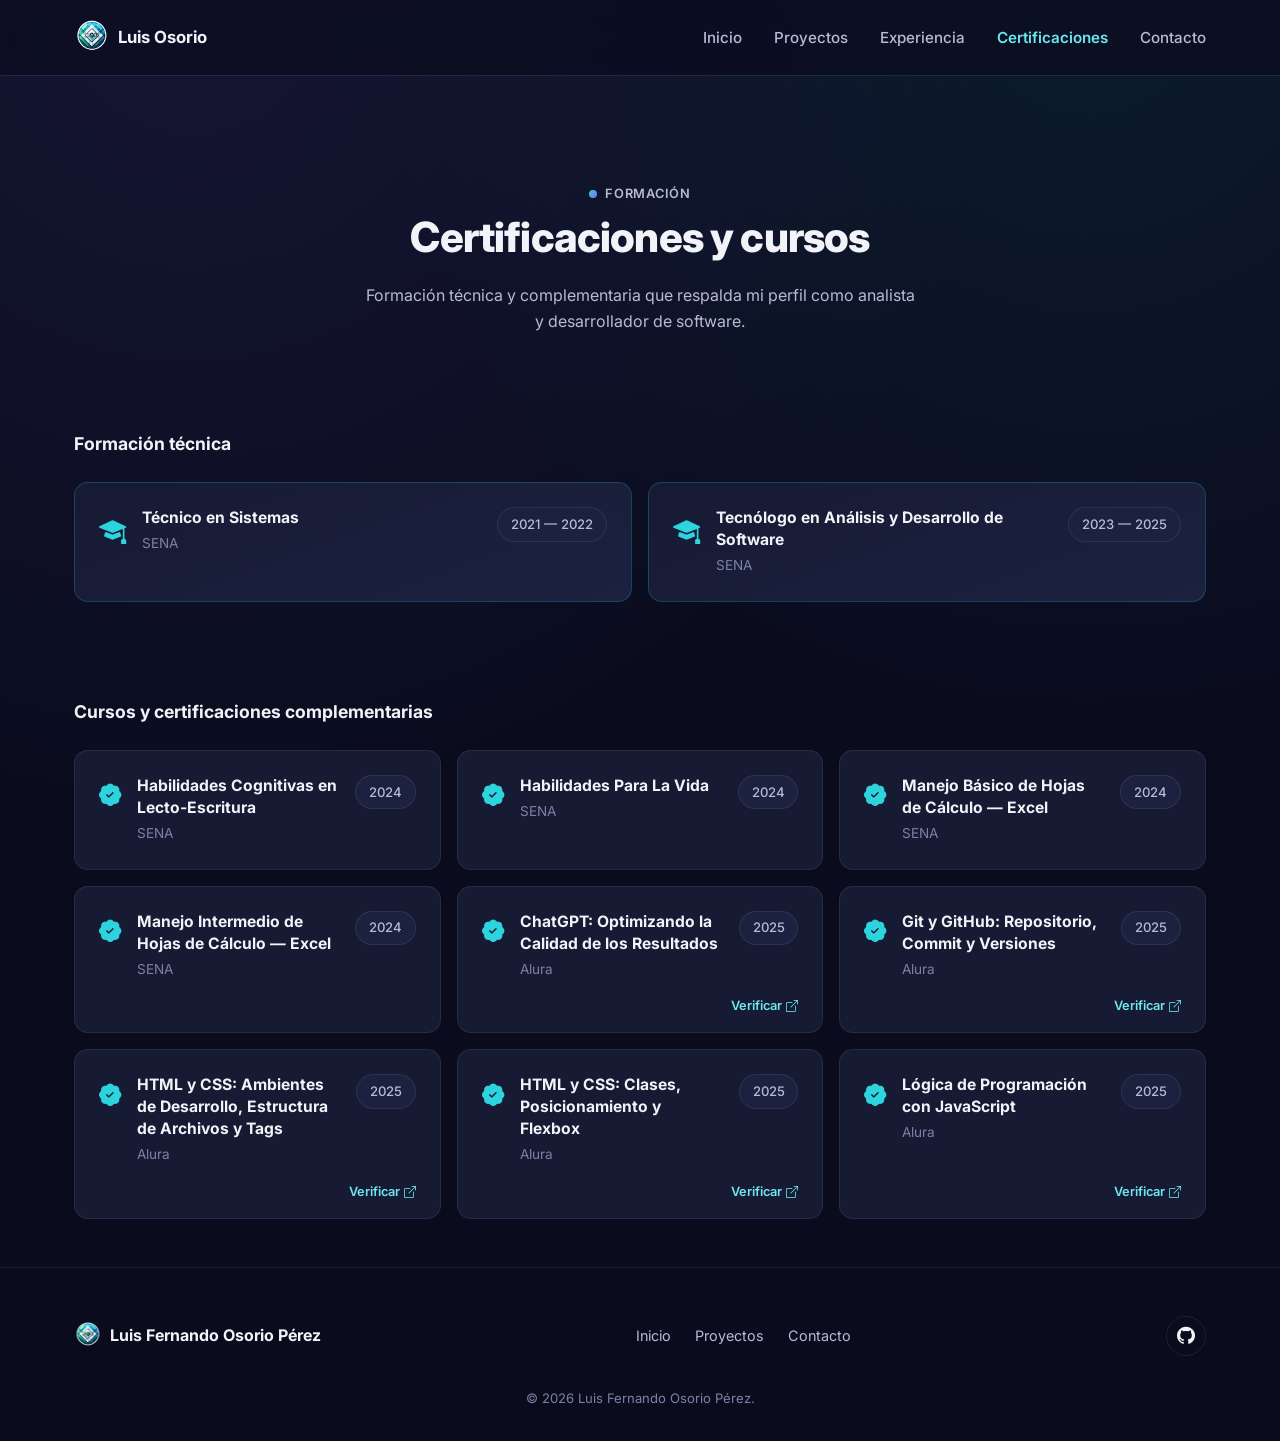
==== commit 6c9c727c: "Actualiza certificates.html para usar tarjetas de credenciales Complementa el commit anterior: quita" ====
--- a/src/pages/certificates.html
+++ b/src/pages/certificates.html
@@ -70,148 +70,152 @@
       </section>
 
       <section class="container">
-        <div class="content-certificates">
-          <div class="item-certificate">
-            <div class="container-img">
-              <a
-                href="https://drive.google.com/file/d/15Xe4xgQQctjv5drWeVy6cqnjELvV0do0/view?usp=drive_link"
-                target="_blank"
-                rel="noopener noreferrer"
-              >
-                <img src="../../public/images/Diploma-Tecnico-sistemas.jpg" alt="Diploma Técnico en Sistemas" loading="lazy" />
-              </a>
-            </div>
-            <h2 class="title-item-certificate">Técnico en Sistemas <br />2021 — 2022</h2>
+        <div class="credential-group">
+          <h2 class="credential-group-title">Formación técnica</h2>
+          <div class="credential-grid credential-grid-featured">
+            <div class="credential-card credential-featured">
+              <i class="bi bi-mortarboard-fill"></i>
+              <div>
+                <h3>Técnico en Sistemas</h3>
+                <p class="credential-org">SENA</p>
+              </div>
+              <span class="badge">2021 — 2022</span>
+            </div>
+
+            <div class="credential-card credential-featured">
+              <i class="bi bi-mortarboard-fill"></i>
+              <div>
+                <h3>Tecnólogo en Análisis y Desarrollo de Software</h3>
+                <p class="credential-org">SENA</p>
+              </div>
+              <span class="badge">2023 — 2025</span>
+            </div>
           </div>
-
-          <div class="item-certificate">
-            <div class="container-img">
-              <a
-                href="https://drive.google.com/file/d/1Iw32QhrYGn1SQlqpWrQaU8dSvB1-2e3H/view?usp=drive_link"
-                target="_blank"
-                rel="noopener noreferrer"
-              >
-                <img src="../../public/images/Tecnologo.jpg" alt="Diploma Tecnólogo en Análisis y Desarrollo de Software" loading="lazy" />
-              </a>
-            </div>
-            <h2 class="title-item-certificate">Tecnólogo en Análisis y Desarrollo de Software <br />2023 — 2025</h2>
-          </div>
-
-          <div class="item-certificate">
-            <div class="container-img">
-              <a
-                href="https://drive.google.com/file/d/10jk39_SxWijnB6gUq0SBuFn46wUms7Bo/view?usp=drive_link"
-                target="_blank"
-                rel="noopener noreferrer"
-              >
-                <img src="../../public/images/Curso-lecto-escritura.jpg" alt="Certificado Habilidades Cognitivas en Lecto-Escritura" loading="lazy" />
-              </a>
-            </div>
-            <h2 class="title-item-certificate">Habilidades Cognitivas en Lecto-Escritura <br />2024</h2>
-          </div>
-
-          <div class="item-certificate">
-            <div class="container-img">
-              <a
-                href="https://drive.google.com/file/d/1UNWy7VmObnGp8LlScEz1iP0TD2PA8NmZ/view?usp=drive_link"
-                target="_blank"
-                rel="noopener noreferrer"
-              >
-                <img src="../../public/images/Curso-habilidades-vida.jpg" alt="Certificado Habilidades Para La Vida" loading="lazy" />
-              </a>
-            </div>
-            <h2 class="title-item-certificate">Habilidades Para La Vida <br />2024</h2>
-          </div>
-
-          <div class="item-certificate">
-            <div class="container-img">
-              <a
-                href="https://drive.google.com/file/d/1Zos4jcpXksiTWmHosZxSOLW0aVzvh4sv/view?usp=drive_link"
-                target="_blank"
-                rel="noopener noreferrer"
-              >
-                <img src="../../public/images/Basico-excel.jpg" alt="Certificado Manejo Básico de Excel" loading="lazy" />
-              </a>
-            </div>
-            <h2 class="title-item-certificate">Manejo Básico de Hojas de Cálculo — Excel <br />2024</h2>
-          </div>
-
-          <div class="item-certificate">
-            <div class="container-img">
-              <a
-                href="https://drive.google.com/file/d/1GNvi0iJXarEONfd7zUTp5FTrkIHDUp7o/view?usp=drive_link"
-                target="_blank"
-                rel="noopener noreferrer"
-              >
-                <img src="../../public/images/Intermedio-excel.jpg" alt="Certificado Manejo Intermedio de Excel" loading="lazy" />
-              </a>
-            </div>
-            <h2 class="title-item-certificate">Manejo Intermedio de Hojas de Cálculo — Excel <br />2024</h2>
-          </div>
-
-          <div class="item-certificate">
-            <div class="container-img">
+        </div>
+
+        <div class="credential-group">
+          <h2 class="credential-group-title">Cursos y certificaciones complementarias</h2>
+          <div class="credential-grid">
+            <div class="credential-card">
+              <i class="bi bi-patch-check-fill"></i>
+              <div>
+                <h3>Habilidades Cognitivas en Lecto-Escritura</h3>
+                <p class="credential-org">SENA</p>
+              </div>
+              <span class="badge">2024</span>
+            </div>
+
+            <div class="credential-card">
+              <i class="bi bi-patch-check-fill"></i>
+              <div>
+                <h3>Habilidades Para La Vida</h3>
+                <p class="credential-org">SENA</p>
+              </div>
+              <span class="badge">2024</span>
+            </div>
+
+            <div class="credential-card">
+              <i class="bi bi-patch-check-fill"></i>
+              <div>
+                <h3>Manejo Básico de Hojas de Cálculo — Excel</h3>
+                <p class="credential-org">SENA</p>
+              </div>
+              <span class="badge">2024</span>
+            </div>
+
+            <div class="credential-card">
+              <i class="bi bi-patch-check-fill"></i>
+              <div>
+                <h3>Manejo Intermedio de Hojas de Cálculo — Excel</h3>
+                <p class="credential-org">SENA</p>
+              </div>
+              <span class="badge">2024</span>
+            </div>
+
+            <div class="credential-card">
+              <i class="bi bi-patch-check-fill"></i>
+              <div>
+                <h3>ChatGPT: Optimizando la Calidad de los Resultados</h3>
+                <p class="credential-org">Alura</p>
+              </div>
+              <span class="badge">2025</span>
               <a
                 href="https://app.aluracursos.com/user/osorioperezluisfernando/course/chatgpt-optimizando-calidad-resultados/certificate"
                 target="_blank"
                 rel="noopener noreferrer"
-              >
-                <img src="../../public/images/chatgpt.png" alt="Certificado ChatGPT: optimizando la calidad de los resultados" loading="lazy" />
-              </a>
-            </div>
-            <h2 class="title-item-certificate">ChatGPT: Optimizando la Calidad de los Resultados <br />2025</h2>
-          </div>
-
-          <div class="item-certificate">
-            <div class="container-img">
+                class="credential-verify"
+              >
+                Verificar <i class="bi bi-box-arrow-up-right"></i>
+              </a>
+            </div>
+
+            <div class="credential-card">
+              <i class="bi bi-patch-check-fill"></i>
+              <div>
+                <h3>Git y GitHub: Repositorio, Commit y Versiones</h3>
+                <p class="credential-org">Alura</p>
+              </div>
+              <span class="badge">2025</span>
               <a
                 href="https://app.aluracursos.com/user/osorioperezluisfernando/course/git-github-repositorio-commit-versiones/certificate"
                 target="_blank"
                 rel="noopener noreferrer"
-              >
-                <img src="../../public/images/github.png" alt="Certificado Git y GitHub" loading="lazy" />
-              </a>
-            </div>
-            <h2 class="title-item-certificate">Git y GitHub: Repositorio, Commit y Versiones <br />2025</h2>
-          </div>
-
-          <div class="item-certificate">
-            <div class="container-img">
+                class="credential-verify"
+              >
+                Verificar <i class="bi bi-box-arrow-up-right"></i>
+              </a>
+            </div>
+
+            <div class="credential-card">
+              <i class="bi bi-patch-check-fill"></i>
+              <div>
+                <h3>HTML y CSS: Ambientes de Desarrollo, Estructura de Archivos y Tags</h3>
+                <p class="credential-org">Alura</p>
+              </div>
+              <span class="badge">2025</span>
               <a
                 href="https://app.aluracursos.com/certificate/osorioperezluisfernando/html-css-desarrollo-estructura-archivos-tags"
                 target="_blank"
                 rel="noopener noreferrer"
-              >
-                <img src="../../public/images/html-css-basico.png" alt="Certificado HTML y CSS: Ambientes de Desarrollo" loading="lazy" />
-              </a>
-            </div>
-            <h2 class="title-item-certificate">HTML y CSS: Ambientes de Desarrollo, Estructura de Archivos y Tags <br />2025</h2>
-          </div>
-
-          <div class="item-certificate">
-            <div class="container-img">
+                class="credential-verify"
+              >
+                Verificar <i class="bi bi-box-arrow-up-right"></i>
+              </a>
+            </div>
+
+            <div class="credential-card">
+              <i class="bi bi-patch-check-fill"></i>
+              <div>
+                <h3>HTML y CSS: Clases, Posicionamiento y Flexbox</h3>
+                <p class="credential-org">Alura</p>
+              </div>
+              <span class="badge">2025</span>
               <a
                 href="https://app.aluracursos.com/certificate/osorioperezluisfernando/html-css-clases-posicionamiento-flexbox"
                 target="_blank"
                 rel="noopener noreferrer"
-              >
-                <img src="../../public/images/html-css-estructure.png" alt="Certificado HTML y CSS: Clases, Posicionamiento y Flexbox" loading="lazy" />
-              </a>
-            </div>
-            <h2 class="title-item-certificate">HTML y CSS: Clases, Posicionamiento y Flexbox <br />2025</h2>
-          </div>
-
-          <div class="item-certificate">
-            <div class="container-img">
+                class="credential-verify"
+              >
+                Verificar <i class="bi bi-box-arrow-up-right"></i>
+              </a>
+            </div>
+
+            <div class="credential-card">
+              <i class="bi bi-patch-check-fill"></i>
+              <div>
+                <h3>Lógica de Programación con JavaScript</h3>
+                <p class="credential-org">Alura</p>
+              </div>
+              <span class="badge">2025</span>
               <a
                 href="https://app.aluracursos.com/user/osorioperezluisfernando/degree-programacion-primeros-pasos-15697/certificate"
                 target="_blank"
                 rel="noopener noreferrer"
-              >
-                <img src="../../public/images/logica-programacion.png" alt="Certificado Lógica de Programación con JavaScript" loading="lazy" />
-              </a>
-            </div>
-            <h2 class="title-item-certificate">Lógica de Programación con JavaScript <br />2025</h2>
+                class="credential-verify"
+              >
+                Verificar <i class="bi bi-box-arrow-up-right"></i>
+              </a>
+            </div>
           </div>
         </div>
       </section>
--- a/src/styles/global-content.css
+++ b/src/styles/global-content.css
@@ -136,60 +136,107 @@
   margin: var(--space-3) auto 0;
 }
 
-/* ---------------------------------- Certificates grid ---------------------------------- */
-
-.content-certificates {
+/* ---------------------------------- Credentials ---------------------------------- */
+/*
+ * Certificates are shown as text/badge credential cards rather than scanned
+ * document images: the SENA diplomas include personal ID numbers, and a
+ * public GitHub Pages URL gets indexed and is hard to fully retract later.
+ */
+
+.credential-group {
+  padding-block: var(--space-8);
+}
+
+.credential-group-title {
+  font-size: 1.1rem;
+  font-weight: 700;
+  color: var(--color-text);
+  margin-bottom: var(--space-5);
+}
+
+.credential-grid {
   display: grid;
-  grid-template-columns: repeat(auto-fill, minmax(300px, 1fr));
-  gap: var(--space-6);
-  padding-bottom: var(--space-16);
-}
-
-.item-certificate {
-  display: flex;
-  flex-direction: column;
+  grid-template-columns: repeat(auto-fill, minmax(280px, 1fr));
+  gap: var(--space-4);
+}
+
+.credential-grid-featured {
+  grid-template-columns: repeat(auto-fit, minmax(280px, 1fr));
+}
+
+.credential-card {
+  position: relative;
+  display: flex;
+  align-items: flex-start;
+  gap: var(--space-4);
+  padding: var(--space-5);
   background: var(--color-surface);
   border: 1px solid var(--color-border);
-  border-radius: var(--radius-lg);
-  overflow: hidden;
+  border-radius: var(--radius-md);
   transition: transform var(--transition), border-color var(--transition), box-shadow var(--transition);
 }
 
-.item-certificate:hover {
+.credential-card:hover {
   transform: translateY(-4px);
   border-color: rgba(45, 212, 222, 0.3);
   box-shadow: var(--shadow-md);
 }
 
-.container-img {
-  position: relative;
-  overflow: hidden;
-  width: 100%;
-  aspect-ratio: 4 / 3;
-  background-color: #f2f3f9;
-}
-
-.container-img img {
-  width: 100%;
-  height: 100%;
-  object-fit: contain;
-  object-position: center;
-  background-color: #ffffff;
-  transition: transform 0.5s var(--ease);
-}
-
-.container-img:hover img {
-  transform: scale(1.06);
-}
-
-.title-item-certificate {
-  padding: var(--space-4) var(--space-5);
-  margin: 0;
+.credential-card > i {
+  font-size: 1.4rem;
+  color: var(--color-accent);
+  margin-top: 0.15rem;
+}
+
+.credential-featured {
+  background: linear-gradient(160deg, var(--color-surface), var(--color-surface-2));
+  border-color: rgba(45, 212, 222, 0.2);
+}
+
+.credential-featured > i {
+  font-size: 1.7rem;
+}
+
+.credential-card h3 {
   font-size: 0.98rem;
-  font-weight: 600;
+  font-weight: 700;
   line-height: 1.4;
   color: var(--color-text);
-  border-top: 1px solid var(--color-border);
+  margin-bottom: var(--space-1);
+}
+
+.credential-org {
+  font-size: 0.85rem;
+  color: var(--color-text-muted);
+}
+
+.credential-card .badge {
+  margin-left: auto;
+  white-space: nowrap;
+}
+
+.credential-card:has(.credential-verify) {
+  padding-bottom: calc(var(--space-5) + 1.75rem);
+}
+
+.credential-verify {
+  position: absolute;
+  right: var(--space-5);
+  bottom: var(--space-4);
+  display: inline-flex;
+  align-items: center;
+  gap: var(--space-1);
+  font-size: 0.8rem;
+  font-weight: 600;
+  color: var(--color-accent-strong);
+}
+
+.credential-verify:hover {
+  color: var(--color-accent);
+}
+
+.credential-verify i {
+  font-size: 0.75rem;
 }
 
 /* ---------------------------------- Footer ---------------------------------- */
